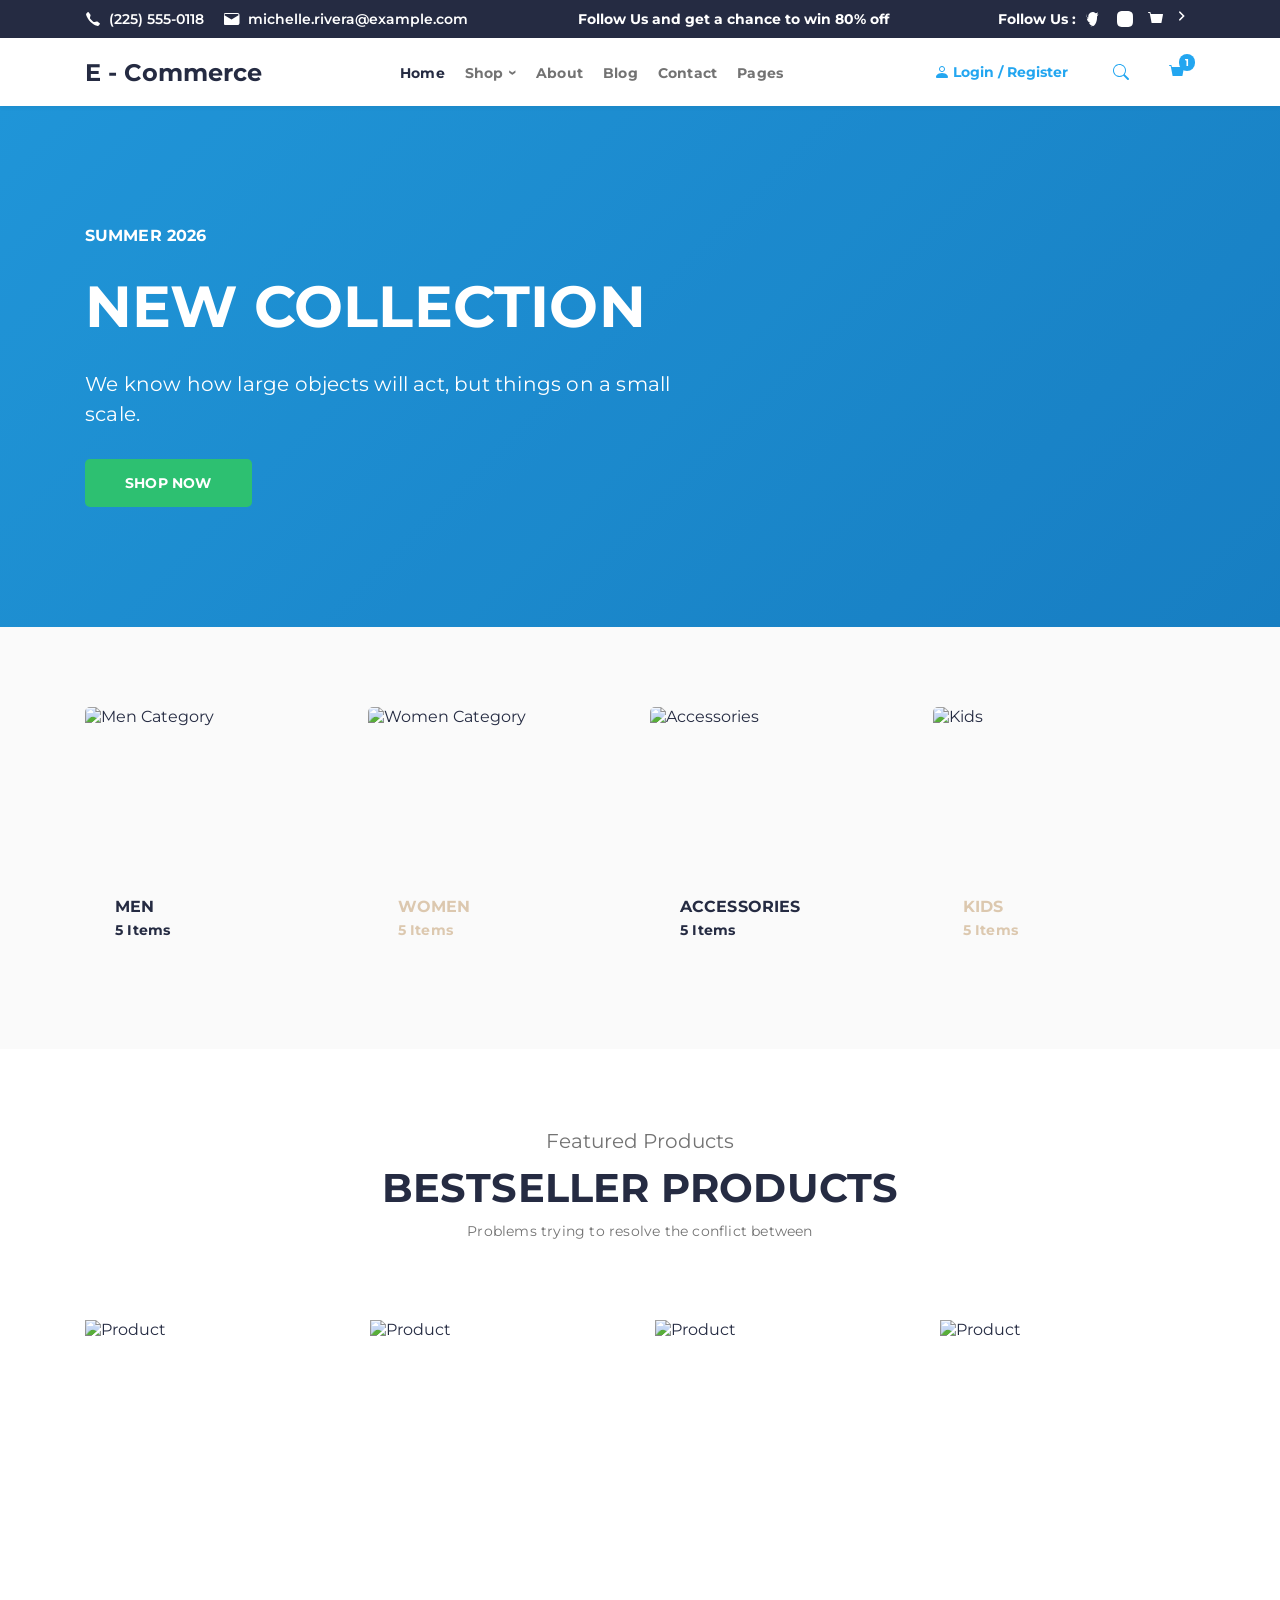
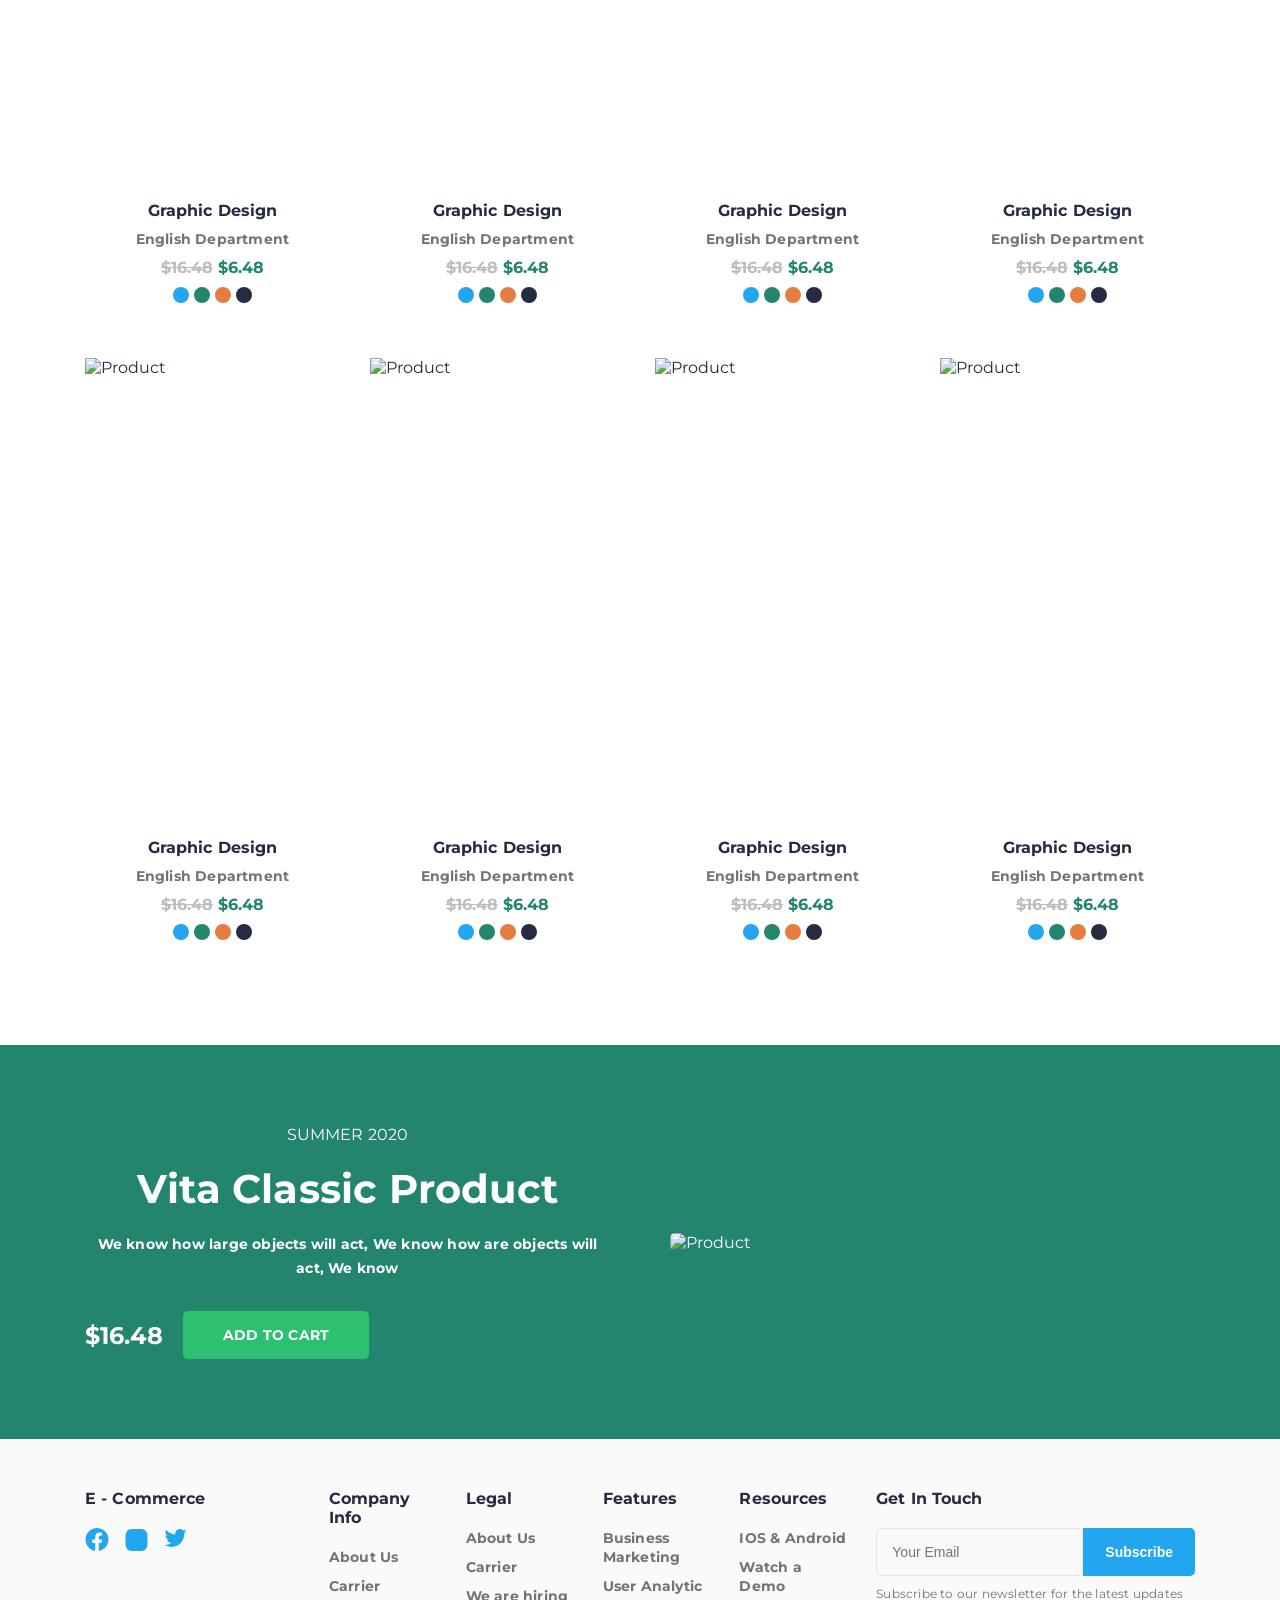
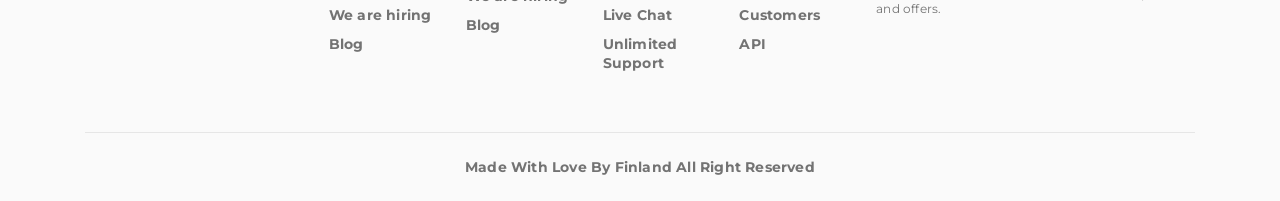
==== products.html @ 9dd6152d "Products Page" ====
<!DOCTYPE html>
<html lang="en">

<head>
    <meta charset="UTF-8">
    <meta name="viewport" content="width=device-width, initial-scale=1.0">
    <title>Products | E-Commerce Site</title>
    <link rel="stylesheet" href="./CSS/products.css">
    <link rel="preconnect" href="https://fonts.googleapis.com">
    <link rel="preconnect" href="https://fonts.gstatic.com" crossorigin>
    <link href="https://fonts.googleapis.com/css2?family=Montserrat:wght@400;500;600;700&display=swap" rel="stylesheet">
</head>

<body>
    <div class="top-bar">
        <div class="container">
            <div class="top-bar-content">
                <div class="contact-info">
                    <div class="contact-item">
                        <svg width="16" height="16" viewBox="0 0 16 16" fill="none">
                            <path
                                d="M3.65447 1.32829C3.59544 1.25236 3.52092 1.18985 3.43587 1.14492C3.35082 1.09999 3.25719 1.07368 3.16119 1.06772C3.06519 1.06176 2.96902 1.07629 2.87907 1.11036C2.78912 1.14442 2.70744 1.19724 2.63947 1.26529L1.60547 2.30029C1.12247 2.78429 0.944471 3.4693 1.15547 4.0703C2.03121 6.55788 3.45577 8.81639 5.32347 10.6783C7.1854 12.546 9.4439 13.9705 11.9315 14.8463C12.5325 15.0573 13.2175 14.8793 13.7015 14.3963L14.7355 13.3623C14.8035 13.2943 14.8563 13.2127 14.8904 13.1227C14.9245 13.0327 14.939 12.9366 14.933 12.8406C14.9271 12.7446 14.9008 12.6509 14.8558 12.5659C14.8109 12.4808 14.7484 12.4063 14.6725 12.3473L12.3655 10.5533C12.2843 10.4904 12.19 10.4467 12.0895 10.4256C11.989 10.4044 11.8851 10.4064 11.7855 10.4313L9.59547 10.9783C9.30315 11.0514 8.99689 11.0475 8.70652 10.967C8.41614 10.8866 8.15154 10.7324 7.93847 10.5193L5.48247 8.06229C5.26924 7.84933 5.1148 7.58478 5.03418 7.29439C4.95357 7.00401 4.94954 6.6977 5.02247 6.4053L5.57047 4.2153C5.59538 4.11569 5.59734 4.01173 5.57621 3.91126C5.55507 3.81079 5.51139 3.71642 5.44847 3.63529L3.65447 1.32829Z"
                                fill="white" />
                        </svg>
                        <span>(225) 555-0118</span>
                    </div>

                    <div class="contact-item">
                        <svg width="16" height="16" viewBox="0 0 16 16" fill="none">
                            <path
                                d="M-0.5 4C-0.5 3.46957 -0.289286 2.96086 0.0857865 2.58579C0.460859 2.21071 0.969567 2 1.5 2H13.5C14.0304 2 14.5391 2.21071 14.9142 2.58579C15.2893 2.96086 15.5 3.46957 15.5 4V12C15.5 12.5304 15.2893 13.0391 14.9142 13.4142C14.5391 13.7893 14.0304 14 13.5 14H1.5C0.969567 14 0.460859 13.7893 0.0857865 13.4142C-0.289286 13.0391 -0.5 12.5304 -0.5 12V4ZM1.5 3C1.23478 3 0.98043 3.10536 0.792893 3.29289C0.605357 3.48043 0.5 3.73478 0.5 4V4.217L7.5 8.417L14.5 4.217V4C14.5 3.73478 14.3946 3.48043 14.2071 3.29289C14.0196 3.10536 13.7652 3 13.5 3H1.5Z"
                                fill="white" />
                        </svg>
                        <span>michelle.rivera@example.com</span>
                    </div>
                </div>

                <div class="promo-text">
                    Follow Us and get a chance to win 80% off
                </div>

                <div class="social-follow">
                    <span>Follow Us :</span>
                    <div class="social-icons">
                        <a href="#">
                            <svg width="16" height="16" viewBox="0 0 16 16" fill="none">
                                <path
                                    d="M3.885 16C8.541 16 11.06 11.955 11.06 5.96C11.06 5.767 11.06 5.571 11.054 5.375C11.6306 4.73021 12.0937 3.93225 12.5 3.01825C11.9741 3.38494 11.3988 3.62662 10.8026 3.73544C11.3466 3.16728 11.7536 2.27332 11.8922 1.21973C11.2054 1.74879 10.4346 2.1202 9.6226 2.31767C9.04222 1.58805 8.2419 1.1047 7.3611 0.942483C6.4803 0.78027 5.5737 0.948249 4.6973 1.4204C3.8209 1.89255 3.1236 2.64252 2.7134 3.55415C2.3031 4.46577 2.2029 5.48818 2.4281 6.46299C0.833406 6.37237 0.177762 5.90289 0.174681 5.08501C0.171751 4.26713 0.257449 3.1191 0.823506 1.71539C0.447838 2.71653 0.272162 3.90075 0.532137 5.02758C0.792112 6.15442 1.46825 7.13938 2.42325 7.78245C1.90762 7.75797 1.40772 7.56447 0.88 7.21756V7.27987C0.881231 8.32863 1.24205 9.3448 1.90145 10.1566C2.56086 10.9684 3.4784 11.5261 4.499 11.7353C4.21161 11.8428 3.91144 11.8964 3.60963 11.8945C3.42635 11.8954 3.24365 11.869 2.96537 11.8156C3.25383 12.7184 3.8155 13.5078 4.57171 14.0731C5.32793 14.6384 6.24081 14.9514 7.1825 14.9682C5.68276 16.2334 3.70668 16.9196 1.6725 16.9163C1.31407 16.9178 0.855881 16.897 0.5 16.854C2.56458 18.1793 4.96228 18.8831 7.41075 18.8823Z"
                                    fill="white" />
                            </svg>
                        </a>
                        <a href="#">
                            <svg width="16" height="16" viewBox="0 0 16 16" fill="none">
                                <path
                                    d="M8 0C5.829 0 5.556 0.01 4.703 0.048C3.85 0.088 3.269 0.222 2.76 0.42C2.22609 0.621063 1.74249 0.93607 1.343 1.343C0.936076 1.74294 0.621107 2.22648 0.42 2.76C0.222 3.268 0.087 3.85 0.048 4.7C0.01 5.555 0 5.827 0 8C0 10.173 0.01 10.445 0.048 11.298C0.088 12.15 0.222 12.731 0.42 13.24C0.625 13.766 0.898 14.212 1.343 14.657C1.787 15.102 2.233 15.376 2.759 15.58C3.269 15.778 3.849 15.913 4.701 15.952C5.555 15.99 5.827 16 8 16C10.173 16 10.444 15.99 11.298 15.952C12.149 15.912 12.732 15.778 13.241 15.58C13.7746 15.3793 14.2578 15.0643 14.657 14.657C15.102 14.212 15.375 13.766 15.58 13.24C15.777 12.731 15.912 12.15 15.952 11.298C15.99 10.445 16 10.173 16 8C16 5.827 15.99 5.555 15.952 4.701C15.912 3.85 15.777 3.268 15.58 2.76C15.3789 2.22647 15.0639 1.74292 14.657 1.343C14.2576 0.93592 13.774 0.62089 13.24 0.42C12.73 0.222 12.148 0.087 11.297 0.048C10.443 0.01 10.172 0 7.998 0H8.001H8Z"
                                    fill="white" />
                            </svg>
                        </a>
                        <a href="#">
                            <svg width="16" height="16" viewBox="0 0 16 16" fill="none">
                                <path
                                    d="M0 1.5C0 1.36739 0.0526784 1.24021 0.146447 1.14645C0.240215 1.05268 0.367392 1 0.5 1H2C2.11153 1.00003 2.21985 1.03735 2.30773 1.10602C2.39561 1.1747 2.45801 1.27078 2.485 1.379L2.89 3H14.5C14.5734 3.00007 14.6459 3.0163 14.7124 3.04755C14.7788 3.0788 14.8375 3.12429 14.8844 3.1808C14.9313 3.23731 14.9651 3.30345 14.9835 3.37452C15.002 3.44558 15.0045 3.51984 14.991 3.592L13.491 11.592C13.4696 11.7066 13.4087 11.8101 13.3191 11.8846C13.2294 11.9591 13.1166 11.9999 13 12H4C3.88343 11.9999 3.77057 11.9591 3.68091 11.8846C3.59126 11.8101 3.53045 11.7066 3.509 11.592L2.01 3.607L1.61 2H0.5C0.367392 2 0.240215 1.94732 0.146447 1.85355C0.0526784 1.75979 0 1.63261 0 1.5Z"
                                    fill="white" />
                            </svg>
                        </a>
                        <a href="#">
                            <svg width="16" height="16" viewBox="0 0 16 16" fill="none">
                                <path d="M0 8.57143L3.57143 5L0 1.42857L0.714286 0L5.71429 5L0.714286 10L0 8.57143Z"
                                    fill="white" />
                            </svg>
                        </a>
                    </div>
                </div>
            </div>
        </div>
    </div>

    <nav class="main-nav">
        <div class="container">
            <div class="nav-content">
                <div class="brand">E - Commerce</div>

                <ul class="nav-menu">
                    <li><a href="#" class="active">Home</a></li>
                    <li class="dropdown"><a href="#">Shop <span class="arrow">›</span></a></li>
                    <li><a href="#">About</a></li>
                    <li><a href="#">Blog</a></li>
                    <li><a href="#">Contact</a></li>
                    <li><a href="#">Pages</a></li>
                </ul>

                <div class="nav-responsive">
                    <div class="nav-actions">
                        <a href="./index.html" class="login-link">
                            <svg width="12" height="12" viewBox="0 0 12 12" fill="none">
                                <path
                                    d="M6 6C6.79565 6 7.55871 5.68393 8.12132 5.12132C8.68393 4.55871 9 3.79565 9 3C9 2.20435 8.68393 1.44129 8.12132 0.87868C7.55871 0.316071 6.79565 0 6 0C5.20435 0 4.44129 0.316071 3.87868 0.87868C3.31607 1.44129 3 2.20435 3 3C3 3.79565 3.31607 4.55871 3.87868 5.12132C4.44129 5.68393 5.20435 6 6 6ZM8 3C8 3.53043 7.78929 4.03914 7.41421 4.41421C7.03914 4.78929 6.53043 5 6 5C5.46957 5 4.96086 4.78929 4.58579 4.41421C4.21071 4.03914 4 3.53043 4 3C4 2.46957 4.21071 1.96086 4.58579 1.58579C4.96086 1.21071 5.46957 1 6 1C6.53043 1 7.03914 1.21071 7.41421 1.58579C7.78929 1.96086 8 2.46957 8 3ZM12 11C12 12 11 12 11 12H1C1 12 0 12 0 11C0 10 1 7 6 7C11 7 12 10 12 11Z"
                                    fill="#23A6F0" />
                            </svg>
                            <span>Login / Register</span>
                        </a>
                        <a href="#" class="icon-link">
                            <svg width="16" height="16" viewBox="0 0 16 16" fill="none">
                                <path
                                    d="M11.7429 10.3441C12.7112 9.02279 13.1449 7.38459 12.9572 5.75725C12.7695 4.12991 11.9743 2.63344 10.7307 1.56723C9.48701 0.501022 7.88665 -0.0562959 6.24973 0.00677721C4.61282 0.0698504 3.06008 0.748663 1.90217 1.90741C0.744249 3.06615 0.0665484 4.61938 0.00464653 6.25633C-0.0572553 7.89329 0.501207 9.49326 1.56831 10.7361C2.6354 11.979 4.13244 12.7732 5.75992 12.9597C7.38739 13.1462 9.02528 12.7113 10.3459 11.7421H10.3449C10.3749 11.7821 10.4069 11.8201 10.4429 11.8571L14.2929 15.7071C14.4804 15.8947 14.7348 16.0002 15 16.0003C15.2653 16.0004 15.5198 15.8951 15.7074 15.7076C15.895 15.5201 16.0005 15.2657 16.0006 15.0005C16.0007 14.7352 15.8954 14.4807 15.7079 14.2931L11.8579 10.4431C11.8221 10.4069 11.7837 10.3735 11.7429 10.3431V10.3441ZM12.0009 6.5001C12.0009 7.22237 11.8586 7.93757 11.5822 8.60486C11.3058 9.27215 10.9007 9.87847 10.39 10.3892C9.87926 10.8999 9.27295 11.305 8.60566 11.5814C7.93837 11.8578 7.22317 12.0001 6.5009 12.0001C5.77863 12.0001 5.06343 11.8578 4.39614 11.5814C3.72885 11.305 3.12253 10.8999 2.61181 10.3892C2.10109 9.87847 1.69596 9.27215 1.41956 8.60486C1.14316 7.93757 1.0009 7.22237 1.0009 6.5001C1.0009 5.04141 1.58036 3.64246 2.61181 2.61101C3.64326 1.57956 5.04221 1.0001 6.5009 1.0001C7.95959 1.0001 9.35854 1.57956 10.39 2.61101C11.4214 3.64246 12.0009 5.04141 12.0009 6.5001V6.5001Z"
                                    fill="#23A6F0" />
                            </svg>
                        </a>
                        <a href="#" class="icon-link cart-link">
                            <svg width="16" height="16" viewBox="0 0 16 16" fill="none">
                                <path
                                    d="M0 1.5C0 1.36739 0.0526784 1.24021 0.146447 1.14645C0.240215 1.05268 0.367392 1 0.5 1H2C2.11153 1.00003 2.21985 1.03735 2.30773 1.10602C2.39561 1.1747 2.45801 1.27078 2.485 1.379L2.89 3H14.5C14.5734 3.00007 14.6459 3.0163 14.7124 3.04755C14.7788 3.0788 14.8375 3.12429 14.8844 3.1808C14.9313 3.23731 14.9651 3.30345 14.9835 3.37452C15.002 3.44558 15.0045 3.51984 14.991 3.592L13.491 11.592C13.4696 11.7066 13.4087 11.8101 13.3191 11.8846C13.2294 11.9591 13.1166 11.9999 13 12H4C3.88343 11.9999 3.77057 11.9591 3.68091 11.8846C3.59126 11.8101 3.53045 11.7066 3.509 11.592L2.01 3.607L1.61 2H0.5C0.367392 2 0.240215 1.94732 0.146447 1.85355C0.0526784 1.75979 0 1.63261 0 1.5Z"
                                    fill="#23A6F0" />
                            </svg>
                            <span class="cart-count">1</span>
                        </a>
                    </div>

                    <button class="mobile-menu-toggle">☰</button>
                </div>
            </div>
        </div>
    </nav>

    <section class="hero">
        <div class="hero-overlay"></div>
        <div class="container">
            <div class="hero-content">
                <h5 class="hero-subtitle">SUMMER 2026</h5>
                <h1 class="hero-title">NEW COLLECTION</h1>
                <p class="hero-description">We know how large objects will act, but things on a small scale.</p>
                <a href="#products" class="hero-btn">SHOP NOW</a>
            </div>
        </div>
    </section>

    <section class="categories" id="products">
        <div class="container">
            <div class="category-grid">
                <div class="category-card">
                    <img src="https://images.unsplash.com/photo-1490481651871-ab68de25d43d?w=600&h=600&fit=crop"
                        alt="Men Category">
                    <div class="category-overlay">
                        <h3>MEN</h3>
                        <p>5 Items</p>
                    </div>
                </div>

                <div class="category-card">
                    <img src="https://images.unsplash.com/photo-1483985988355-763728e1935b?w=400&h=400&fit=crop"
                        alt="Women Category">
                    <div class="category-overlay">
                        <h3>WOMEN</h3>
                        <p>5 Items</p>
                    </div>
                </div>

                <div class="category-card">
                    <img src="https://images.unsplash.com/photo-1491553895911-0055eca6402d?w=400&h=400&fit=crop"
                        alt="Accessories">
                    <div class="category-overlay">
                        <h3>ACCESSORIES</h3>
                        <p>5 Items</p>
                    </div>
                </div>

                <div class="category-card">
                    <img src="https://images.unsplash.com/photo-1460353581641-37baddab0fa2?w=400&h=400&fit=crop"
                        alt="Kids">
                    <div class="category-overlay">
                        <h3>KIDS</h3>
                        <p>5 Items</p>
                    </div>
                </div>
            </div>
        </div>
    </section>

    <section class="bestsellers">
        <div class="container">
            <div class="section-header">
                <h4>Featured Products</h4>
                <h2>BESTSELLER PRODUCTS</h2>
                <p>Problems trying to resolve the conflict between</p>
            </div>

            <div class="product-grid">
                <div class="product-card">
                    <div class="product-image">
                        <img src="https://images.unsplash.com/photo-1434389677669-e08b4cac3105?w=400&h=500&fit=crop"
                            alt="Product">
                    </div>

                    <div class="product-info">
                        <h5 class="product-title">Graphic Design</h5>
                        <p class="product-department">English Department</p>
                        <div class="product-price">
                            <span class="original-price">$16.48</span>
                            <span class="sale-price">$6.48</span>
                        </div>
                        <div class="product-colors">
                            <span class="color-dot" style="background: #23A6F0;"></span>
                            <span class="color-dot" style="background: #23856D;"></span>
                            <span class="color-dot" style="background: #E77C40;"></span>
                            <span class="color-dot" style="background: #252B42;"></span>
                        </div>
                    </div>
                </div>

                <div class="product-card">
                    <div class="product-image">
                        <img src="https://images.unsplash.com/photo-1483985988355-763728e1935b?w=400&h=500&fit=crop"
                            alt="Product">
                    </div>

                    <div class="product-info">
                        <h5 class="product-title">Graphic Design</h5>
                        <p class="product-department">English Department</p>
                        <div class="product-price">
                            <span class="original-price">$16.48</span>
                            <span class="sale-price">$6.48</span>
                        </div>
                        <div class="product-colors">
                            <span class="color-dot" style="background: #23A6F0;"></span>
                            <span class="color-dot" style="background: #23856D;"></span>
                            <span class="color-dot" style="background: #E77C40;"></span>
                            <span class="color-dot" style="background: #252B42;"></span>
                        </div>
                    </div>
                </div>

                <div class="product-card">
                    <div class="product-image">
                        <img src="https://images.unsplash.com/photo-1515886657613-9f3515b0c78f?w=400&h=500&fit=crop"
                            alt="Product">
                    </div>

                    <div class="product-info">
                        <h5 class="product-title">Graphic Design</h5>
                        <p class="product-department">English Department</p>
                        <div class="product-price">
                            <span class="original-price">$16.48</span>
                            <span class="sale-price">$6.48</span>
                        </div>
                        <div class="product-colors">
                            <span class="color-dot" style="background: #23A6F0;"></span>
                            <span class="color-dot" style="background: #23856D;"></span>
                            <span class="color-dot" style="background: #E77C40;"></span>
                            <span class="color-dot" style="background: #252B42;"></span>
                        </div>
                    </div>
                </div>

                <div class="product-card">
                    <div class="product-image">
                        <img src="https://images.unsplash.com/photo-1551028719-00167b16eac5?w=400&h=500&fit=crop"
                            alt="Product">
                    </div>

                    <div class="product-info">
                        <h5 class="product-title">Graphic Design</h5>
                        <p class="product-department">English Department</p>
                        <div class="product-price">
                            <span class="original-price">$16.48</span>
                            <span class="sale-price">$6.48</span>
                        </div>
                        <div class="product-colors">
                            <span class="color-dot" style="background: #23A6F0;"></span>
                            <span class="color-dot" style="background: #23856D;"></span>
                            <span class="color-dot" style="background: #E77C40;"></span>
                            <span class="color-dot" style="background: #252B42;"></span>
                        </div>
                    </div>
                </div>

                <div class="product-card">
                    <div class="product-image">
                        <img src="https://images.unsplash.com/photo-1560769629-975ec94e6a86?w=400&h=500&fit=crop"
                            alt="Product">
                    </div>

                    <div class="product-info">
                        <h5 class="product-title">Graphic Design</h5>
                        <p class="product-department">English Department</p>
                        <div class="product-price">
                            <span class="original-price">$16.48</span>
                            <span class="sale-price">$6.48</span>
                        </div>
                        <div class="product-colors">
                            <span class="color-dot" style="background: #23A6F0;"></span>
                            <span class="color-dot" style="background: #23856D;"></span>
                            <span class="color-dot" style="background: #E77C40;"></span>
                            <span class="color-dot" style="background: #252B42;"></span>
                        </div>
                    </div>
                </div>

                <div class="product-card">
                    <div class="product-image">
                        <img src="https://images.unsplash.com/photo-1572635196237-14b3f281503f?w=400&h=500&fit=crop"
                            alt="Product">
                    </div>

                    <div class="product-info">
                        <h5 class="product-title">Graphic Design</h5>
                        <p class="product-department">English Department</p>
                        <div class="product-price">
                            <span class="original-price">$16.48</span>
                            <span class="sale-price">$6.48</span>
                        </div>
                        <div class="product-colors">
                            <span class="color-dot" style="background: #23A6F0;"></span>
                            <span class="color-dot" style="background: #23856D;"></span>
                            <span class="color-dot" style="background: #E77C40;"></span>
                            <span class="color-dot" style="background: #252B42;"></span>
                        </div>
                    </div>
                </div>

                <div class="product-card">
                    <div class="product-image">
                        <img src="https://images.unsplash.com/photo-1520975954732-35dd22299614?w=400&h=500&fit=crop"
                            alt="Product">
                    </div>

                    <div class="product-info">
                        <h5 class="product-title">Graphic Design</h5>
                        <p class="product-department">English Department</p>
                        <div class="product-price">
                            <span class="original-price">$16.48</span>
                            <span class="sale-price">$6.48</span>
                        </div>
                        <div class="product-colors">
                            <span class="color-dot" style="background: #23A6F0;"></span>
                            <span class="color-dot" style="background: #23856D;"></span>
                            <span class="color-dot" style="background: #E77C40;"></span>
                            <span class="color-dot" style="background: #252B42;"></span>
                        </div>
                    </div>
                </div>

                <div class="product-card">
                    <div class="product-image">
                        <img src="https://images.unsplash.com/photo-1469334031218-e382a71b716b?w=400&h=500&fit=crop"
                            alt="Product">
                    </div>
                    <div class="product-info">
                        <h5 class="product-title">Graphic Design</h5>
                        <p class="product-department">English Department</p>
                        <div class="product-price">
                            <span class="original-price">$16.48</span>
                            <span class="sale-price">$6.48</span>
                        </div>
                        <div class="product-colors">
                            <span class="color-dot" style="background: #23A6F0;"></span>
                            <span class="color-dot" style="background: #23856D;"></span>
                            <span class="color-dot" style="background: #E77C40;"></span>
                            <span class="color-dot" style="background: #252B42;"></span>
                        </div>
                    </div>
                </div>
            </div>
        </div>
    </section>

    <section class="promo-banner" id="promo">
        <div class="container">
            <div class="promo-content">
                <div class="promo-text">
                    <h5>SUMMER 2020</h5>
                    <h2>Vita Classic Product</h2>
                    <p>We know how large objects will act, We know how are objects will act, We know</p>
                    <div class="promo-price">
                        <span class="price-tag">$16.48</span>
                        <a href="#promo" class="add-to-cart-btn">ADD TO CART</a>
                    </div>
                </div>

                <div class="promo-image">
                    <img src="https://images.unsplash.com/photo-1564584217132-2271feaeb3c5?w=600&h=700&fit=crop"
                        alt="Product">
                </div>
            </div>
        </div>
    </section>

    <footer class="footer" id="footer">
        <div class="container">
            <div class="footer-content">
                <div class="footer-col">
                    <h3 class="brand">E - Commerce</h3>
                    <div class="social-icons">
                        <a href="#footer">
                            <svg width="24" height="24" viewBox="0 0 24 24" fill="#23A6F0">
                                <path
                                    d="M23.5 11.5704C23.5 5.1801 18.3515 0 12.0014 0C5.64848 0.00143732 0.5 5.1801 0.5 11.5719C0.5 17.3456 4.7056 22.1319 10.2019 23V14.9151H7.28415V11.5719H10.2048V9.02062C10.2048 6.12155 11.9224 4.52037 14.5484 4.52037C15.8075 4.52037 17.1226 4.74603 17.1226 4.74603V7.59193H15.6724C14.2451 7.59193 13.7995 8.4845 13.7995 9.40008V11.5704H16.9875L16.4787 14.9136H13.7981V22.9986C19.2944 22.1304 23.5 17.3441 23.5 11.5704Z" />
                            </svg>
                        </a>
                        <a href="#footer">
                            <svg width="24" height="24" viewBox="0 0 24 24" fill="#23A6F0">
                                <path
                                    d="M12.5 1C9.51487 1 9.1395 1.01375 7.96663 1.066C6.79375 1.121 5.99487 1.30525 5.295 1.5775C4.56088 1.85363 3.89593 2.28676 3.34663 2.84663C2.7871 3.39621 2.35402 4.06108 2.0775 4.795C1.80525 5.4935 1.61963 6.29375 1.566 7.4625C1.51375 8.63812 1.5 9.01213 1.5 12.0014C1.5 14.9879 1.51375 15.3619 1.566 16.5348C1.621 17.7063 1.80525 18.5051 2.0775 19.205C2.35937 19.9282 2.73475 20.5415 3.34663 21.1534C3.95713 21.7652 4.57038 22.142 5.29363 22.4225C5.99488 22.6947 6.79238 22.8804 7.96388 22.934C9.13813 22.9862 9.51212 23 12.5 23C15.4879 23 15.8605 22.9862 17.0348 22.934C18.2049 22.879 19.0065 22.6947 19.7064 22.4225C20.44 22.1462 21.1045 21.7131 21.6534 21.1534C22.2652 20.5415 22.6406 19.9282 22.9225 19.205C23.1934 18.5051 23.379 17.7063 23.434 16.5348C23.4862 15.3619 23.5 14.9879 23.5 12C23.5 9.01212 23.4862 8.63813 23.434 7.46388C23.379 6.29375 23.1934 5.4935 22.9225 4.795C22.646 4.06106 22.2129 3.39618 21.6534 2.84663C21.1042 2.28655 20.4392 1.85339 19.705 1.5775C19.0037 1.30525 18.2035 1.11963 17.0334 1.066C15.8591 1.01375 15.4865 1 12.4973 1H12.5014H12.5Z" />
                            </svg>
                        </a>
                        <a href="#footer">
                            <svg width="24" height="24" viewBox="0 0 24 24" fill="#23A6F0">
                                <path
                                    d="M8.41075 18.8823C16.713 18.8823 21.2546 11.9555 21.2546 5.95901C21.2546 5.76518 21.2546 5.56857 21.2464 5.37474C22.1306 4.73021 22.8937 3.93225 23.5 3.01825C22.6741 3.38494 21.7988 3.62662 20.9026 3.73544C21.8466 3.16728 22.5536 2.27332 22.8922 1.21973C22.0054 1.74879 21.0346 2.1202 20.0226 2.31767C19.3422 1.58805 18.4419 1.1047 17.4611 0.942483C16.4803 0.78027 15.4737 0.948249 14.5973 1.4204C13.7209 1.89255 13.0236 2.64252 12.6134 3.55415C12.2031 4.46577 12.1029 5.48818 12.3281 6.46299C10.5334 6.37237 8.77762 5.90289 7.17468 5.08501C5.57175 4.26713 4.15744 3.1191 3.0235 1.71539C2.44784 2.71653 2.27216 3.90075 2.53214 5.02758C2.79211 6.15442 3.46825 7.13938 4.42325 7.78245C3.70762 7.75797 3.00772 7.56447 2.38 7.21756V7.27987C2.38123 8.32863 2.74205 9.3448 3.40145 10.1566C4.06086 10.9684 4.9784 11.5261 5.999 11.7353C5.61161 11.8428 5.21144 11.8964 4.80963 11.8945C4.52635 11.8954 4.24365 11.869 3.96537 11.8156C4.25383 12.7184 4.8155 13.5078 5.57171 14.0731C6.32793 14.6384 7.24081 14.9514 8.1825 14.9682C6.58276 16.2334 4.60668 16.9196 2.5725 16.9163C2.21407 16.9178 1.85588 16.897 1.5 16.854C3.56458 18.1793 5.96228 18.8831 8.41075 18.8823Z" />
                            </svg>
                        </a>
                    </div>
                </div>

                <div class="footer-col">
                    <h5>Company Info</h5>
                    <ul>
                        <li><a href="#footer">About Us</a></li>
                        <li><a href="#footer">Carrier</a></li>
                        <li><a href="#footer">We are hiring</a></li>
                        <li><a href="#footer">Blog</a></li>
                    </ul>
                </div>

                <div class="footer-col">
                    <h5>Legal</h5>
                    <ul>
                        <li><a href="#footer">About Us</a></li>
                        <li><a href="#footer">Carrier</a></li>
                        <li><a href="#footer">We are hiring</a></li>
                        <li><a href="#footer">Blog</a></li>
                    </ul>
                </div>

                <div class="footer-col">
                    <h5>Features</h5>
                    <ul>
                        <li><a href="#footer">Business Marketing</a></li>
                        <li><a href="#footer">User Analytic</a></li>
                        <li><a href="#footer">Live Chat</a></li>
                        <li><a href="#footer">Unlimited Support</a></li>
                    </ul>
                </div>

                <div class="footer-col">
                    <h5>Resources</h5>
                    <ul>
                        <li><a href="#footer">IOS & Android</a></li>
                        <li><a href="#footer">Watch a Demo</a></li>
                        <li><a href="#footer">Customers</a></li>
                        <li><a href="#footer">API</a></li>
                    </ul>
                </div>

                <div class="footer-col subscribe-col">
                    <h5>Get In Touch</h5>
                    <form class="subscribe-form">
                        <input type="email" placeholder="Your Email">
                        <button type="submit">Subscribe</button>
                    </form>
                    <p class="subscribe-note">Subscribe to our newsletter for the latest updates and offers.</p>
                </div>
            </div>

            <div class="footer-bottom">
                <p>Made With Love By Finland All Right Reserved</p>
            </div>
        </div>
    </footer>

    <script src="products-script.js"></script>
</body>

</html>
---- CSS/products.css ----
* {
  margin: 0;
  padding: 0;
  box-sizing: border-box;
}

html {
  scroll-behavior: smooth;
}

body {
  font-family: "Montserrat", sans-serif;
  color: #252b42;
  width: 100%;
  overflow-x: hidden;
}

.container {
  max-width: 1140px;
  margin: 0 auto;
  padding: 0 15px;
}

a {
  text-decoration: none;
  color: inherit;
}

.top-bar {
  background: #252b42;
  color: white;
  font-size: 14px;
  padding: 10px 0;
}

.top-bar-content {
  display: flex;
  justify-content: space-between;
  align-items: center;
  flex-wrap: wrap;
  gap: 15px;
}

.contact-info {
  display: flex;
  gap: 20px;
  flex-wrap: wrap;
}

.contact-item {
  display: flex;
  align-items: center;
  gap: 8px;
  font-weight: 600;
}

.contact-item svg {
  flex-shrink: 0;
}

.promo-text {
  font-weight: 700;
  flex: 1;
  text-align: center;
  min-width: 200px;
}

.social-follow {
  display: flex;
  align-items: center;
  gap: 10px;
  font-weight: 700;
}

.social-icons {
  display: flex;
  gap: 15px;
}

.social-icons a {
  display: flex;
  align-items: center;
  justify-content: center;
  transition: opacity 0.3s;
}

.social-icons a:hover {
  opacity: 0.7;
}

.main-nav {
  background: white;
  box-shadow: 0 2px 4px rgba(0, 0, 0, 0.05);
  position: sticky;
  top: 0;
  z-index: 1000;
}

.nav-content {
  display: flex;
  justify-content: space-between;
  align-items: center;
  padding: 15px 0;
}

.brand {
  font-size: 24px;
  font-weight: 700;
  color: #252b42;
  letter-spacing: 0.1px;
}

.nav-menu {
  display: flex;
  list-style: none;
  gap: 20px;
  margin: 0;
}

.nav-menu a {
  font-weight: 700;
  font-size: 14px;
  color: #737373;
  transition: color 0.3s;
  letter-spacing: 0.2px;
}

.nav-menu a.active,
.nav-menu a:hover {
  color: #252b42;
}

.dropdown {
  position: relative;
}

.dropdown .arrow {
  display: inline-block;
  margin-left: 3px;
  transform: rotate(90deg);
  font-size: 16px;
}

.nav-actions {
  display: flex;
  align-items: center;
  gap: 20px;
}

.login-link {
  display: flex;
  align-items: center;
  gap: 5px;
  color: #23a6f0;
  font-weight: 700;
  font-size: 14px;
  padding: 10px 15px;
}

.login-link:hover {
  opacity: 0.8;
}

.icon-link {
  display: flex;
  align-items: center;
  justify-content: center;
  color: #23a6f0;
  padding: 10px;
  border-radius: 50%;
  transition: background 0.3s;
}

.icon-link:hover {
  background: rgba(35, 166, 240, 0.1);
}

.cart-link {
  position: relative;
}

.cart-count {
  position: absolute;
  top: 0px;
  right: 0px;
  background: #23a6f0;
  color: white;
  font-size: 10px;
  font-weight: 700;
  padding: 2px 5px;
  border-radius: 10px;
  min-width: 16px;
  text-align: center;
}

.mobile-menu-toggle {
  display: none;
  background: none;
  border: none;
  font-size: 24px;
  cursor: pointer;
  color: #252b42;
}

.hero {
  position: relative;
  background: linear-gradient(135deg, #23a6f0 0%, #1a8cd8 100%);
  color: white;
  padding: 120px 0;
  overflow: hidden;
}

.hero::before {
  content: "";
  position: absolute;
  top: 0;
  left: 0;
  right: 0;
  bottom: 0;
  background: url("https://images.unsplash.com/photo-1483985988355-763728e1935b?w=1600&h=800&fit=crop")
    center/cover;
  opacity: 0.8;
}

.hero-overlay {
  position: absolute;
  top: 0;
  left: 0;
  right: 0;
  bottom: 0;
  background: rgba(0, 0, 0, 0.1);
}

.hero-content {
  position: relative;
  z-index: 1;
  max-width: 600px;
}

.hero-subtitle {
  font-size: 16px;
  font-weight: 700;
  letter-spacing: 0.1px;
  margin-bottom: 30px;
}

.hero-title {
  font-size: 58px;
  font-weight: 700;
  line-height: 1.1;
  letter-spacing: 0.2px;
  margin-bottom: 30px;
}

.hero-description {
  font-size: 20px;
  line-height: 1.5;
  margin-bottom: 30px;
  letter-spacing: 0.2px;
}

.hero-btn {
  display: inline-block;
  background: #2dc071;
  color: white;
  padding: 15px 40px;
  border-radius: 5px;
  font-weight: 700;
  font-size: 14px;
  letter-spacing: 0.2px;
  transition: all 0.3s;
}

.hero-btn:hover,
.add-to-cart-btn:hover {
  background: #26a862;
  transform: translateY(-2px);
  box-shadow: 0 5px 15px rgba(45, 192, 113, 0.3);
}

.hero-btn,
.add-to-cart-btn {
  transition: 0.1s ease;
}

.hero-btn:active,
.add-to-cart-btn:active {
  transform: scale(0.95);
}

.categories {
  padding: 80px 0;
  background: #fafafa;
}

.category-grid {
  display: grid;
  grid-template-columns: repeat(auto-fit, minmax(250px, 1fr));
  gap: 20px;
}

.category-card {
  position: relative;
  overflow: hidden;
  border-radius: 5px;
  cursor: pointer;
  aspect-ratio: 1;
}

.category-card img {
  width: 100%;
  height: 100%;
  object-fit: cover;
  transition: transform 0.3s;
}

.category-card:hover img {
  transform: scale(1.1);
}

.category-overlay {
  position: absolute;
  bottom: 30px;
  left: 30px;
  color: #252b42;
  z-index: 1;
}

.category-overlay h3 {
  font-size: 16px;
  font-weight: 700;
  letter-spacing: 0.1px;
  margin-bottom: 5px;
}

.category-overlay p {
  font-size: 14px;
  font-weight: 700;
  letter-spacing: 0.2px;
}

.category-grid > :nth-child(even) div {
  color: #dcc8af;
}

.bestsellers {
  padding: 80px 0;
}

.section-header {
  text-align: center;
  margin-bottom: 80px;
}

.section-header h4 {
  color: #737373;
  font-size: 20px;
  font-weight: 400;
  margin-bottom: 10px;
}

.section-header h2 {
  font-size: 40px;
  font-weight: 700;
  color: #252b42;
  letter-spacing: 0.2px;
  margin-bottom: 10px;
}

.section-header p {
  color: #737373;
  font-size: 14px;
  letter-spacing: 0.2px;
}

.product-grid {
  display: grid;
  grid-template-columns: repeat(auto-fill, minmax(240px, 1fr));
  gap: 30px;
}

.product-card {
  background: white;
  overflow: hidden;
  transition:
    transform 0.3s,
    box-shadow 0.3s;
}

.product-card:hover {
  transform: translateY(-5px);
  box-shadow: 0 10px 30px rgba(0, 0, 0, 0.1);
}

.product-image {
  position: relative;
  overflow: hidden;
  aspect-ratio: 239/427;
}

.product-image img {
  width: 100%;
  height: 100%;
  object-fit: cover;
  transition: transform 0.3s;
}

.product-card:hover .product-image img {
  transform: scale(1.05);
}

.product-info {
  padding: 25px;
  text-align: center;
}

.product-title {
  font-size: 16px;
  font-weight: 700;
  color: #252b42;
  letter-spacing: 0.1px;
  margin-bottom: 10px;
}

.product-department {
  font-size: 14px;
  font-weight: 700;
  color: #737373;
  letter-spacing: 0.2px;
  margin-bottom: 10px;
}

.product-price {
  display: flex;
  gap: 5px;
  justify-content: center;
  align-items: center;
  margin-bottom: 10px;
}

.original-price {
  font-size: 16px;
  font-weight: 700;
  color: #bdbdbd;
  text-decoration: line-through;
}

.sale-price {
  font-size: 16px;
  font-weight: 700;
  color: #23856d;
}

.product-colors {
  display: flex;
  gap: 5px;
  justify-content: center;
}

.color-dot {
  width: 16px;
  height: 16px;
  border-radius: 50%;
  cursor: pointer;
  transition: transform 0.2s;
}

.color-dot:hover {
  transform: scale(1.2);
}

.promo-banner {
  background: #23856d;
  color: white;
  padding: 80px 0;
  overflow: hidden;
}

.promo-content {
  display: grid;
  grid-template-columns: 1fr 1fr;
  gap: 60px;
  align-items: center;
}

.promo-text h5 {
  font-size: 16px;
  font-weight: 400;
  letter-spacing: 0.1px;
  margin-bottom: 20px;
}

.promo-text h2 {
  font-size: 40px;
  font-weight: 700;
  letter-spacing: 0.2px;
  margin-bottom: 20px;
}

.promo-text p {
  font-size: 14px;
  line-height: 1.7;
  margin-bottom: 30px;
  letter-spacing: 0.2px;
}

.promo-price {
  display: flex;
  gap: 20px;
  align-items: center;
}

.price-tag {
  font-size: 24px;
  font-weight: 700;
}

.add-to-cart-btn {
  background: #2dc071;
  color: white;
  padding: 15px 40px;
  border-radius: 5px;
  font-weight: 700;
  font-size: 14px;
  letter-spacing: 0.2px;
  transition: all 0.3s;
  display: inline-block;
}

.promo-image {
  position: relative;
}

.promo-image img {
  width: 100%;
  height: auto;
  border-radius: 5px;
}

.footer {
  background: #fafafa;
  padding-top: 50px;
}

.footer-content {
  display: grid;
  grid-template-columns: 2fr repeat(5, 1fr);
  gap: 30px;
  padding-bottom: 50px;
  border-bottom: 1px solid #e6e6e6;
}

.footer-col h3,
.footer-col h5 {
  color: #252b42;
  font-size: 16px;
  font-weight: 700;
  margin-bottom: 20px;
  letter-spacing: 0.1px;
}

.footer-col ul {
  list-style: none;
}

.footer-col ul li {
  margin-bottom: 10px;
}

.footer-col ul li a {
  color: #737373;
  font-size: 14px;
  font-weight: 700;
  letter-spacing: 0.2px;
  transition: color 0.3s;
}

.footer-col ul li a:hover {
  color: #23a6f0;
}

.subscribe-form {
  display: flex;
  margin-bottom: 10px;
}

.subscribe-form input {
  flex: 1;
  padding: 15px;
  border: 1px solid #e6e6e6;
  border-radius: 5px 0 0 5px;
  font-size: 14px;
  background: #f9f9f9;
}

.subscribe-form button {
  background: #23a6f0;
  color: white;
  border: none;
  padding: 15px 22px;
  border-radius: 0 5px 5px 0;
  font-weight: 700;
  font-size: 14px;
  cursor: pointer;
  transition: background 0.3s;
}

.subscribe-form button:hover {
  background: #1a8cd8;
}

.subscribe-note {
  font-size: 12px;
  color: #737373;
  letter-spacing: 0.2px;
}

.footer-bottom {
  padding: 25px 0;
  text-align: center;
}

.footer-bottom p {
  color: #737373;
  font-size: 14px;
  font-weight: 700;
  letter-spacing: 0.2px;
}

@media (min-width: 1441px) {
  .container {
    padding: 0;
  }

  .promo-price {
    justify-content: center;
  }

  .footer-content {
    grid-template-columns: repeat(3, 1fr);
  }
}

@media (max-width: 880px) {
  .top-bar-content {
    flex-direction: column;
  }

  .nav-menu {
    display: none;
  }

  .nav-responsive {
    display: flex;
    gap: 25px;
  }

  .mobile-menu-toggle {
    display: block;
  }

  .hero {
    padding: 80px 0;
  }

  .hero-title {
    font-size: 36px;
  }

  .hero-description {
    font-size: 16px;
  }

  .category-grid {
    grid-template-columns: repeat(auto-fit, minmax(250px, 1fr));
    gap: 20px;
  }

  .product-grid {
    grid-template-columns: repeat(auto-fill, minmax(200px, 1fr));
    gap: 20px;
  }

  .section-header h2 {
    font-size: 32px;
  }

  .promo-content {
    gap: 0;
  }

  .promo-banner {
    padding: 40px 0;
  }

  .promo-text h2 {
    font-size: 32px;
  }

  .promo-price {
    justify-content: center;
  }

  .promo-image img {
    width: 70%;
  }

  .promo-image {
    display: flex;
    justify-content: center;
  }

  .footer-content {
    grid-template-columns: 1fr 1fr;
    justify-items: center;
  }
}

@media (max-width: 480px) {
  html {
    width: 100%;
    overflow-x: hidden;
  }

  .hero-title {
    font-size: 28px;
  }

  .hero-subtitle,
  .hero-description {
    font-size: 14px;
  }

  .product-grid {
    grid-template-columns: 1fr;
  }

  .section-header h2 {
    font-size: 24px;
  }

  .promo-text h2 {
    font-size: 24px;
  }

  .promo-price {
    flex-direction: column;
    align-items: center;
  }

  .footer-content {
    grid-template-columns: 1fr 1fr;
    gap: 10px;
  }

  .nav-responsive {
    display: flex;
  }

  .nav-menu {
    display: none;
  }

  .brand {
    font-size: 16px;
  }

  .nav-actions {
    gap: 0;
  }

  .container {
    max-width: 480px;
    padding: 10px;
  }

  .category-grid {
    grid-template-columns: repeat(auto-fit, minmax(250px, 1fr));
    justify-items: center;
  }

  .login-link {
    padding-left: 0;
    padding-right: 0;
    justify-content: center;
  }

  .hero-content {
    display: flex;
    flex-direction: column;
    align-items: center;
  }

  .hero-content p {
    text-align: center;
  }

  .promo-content {
    grid-template-columns: 1fr;
    gap: 40px;
  }

  .footer-content {
    grid-template-columns: 1fr;
    gap: 20px;
  }

  .top-bar-content, .contact-info {
    flex-direction: column;
    align-items: center;
  }
}
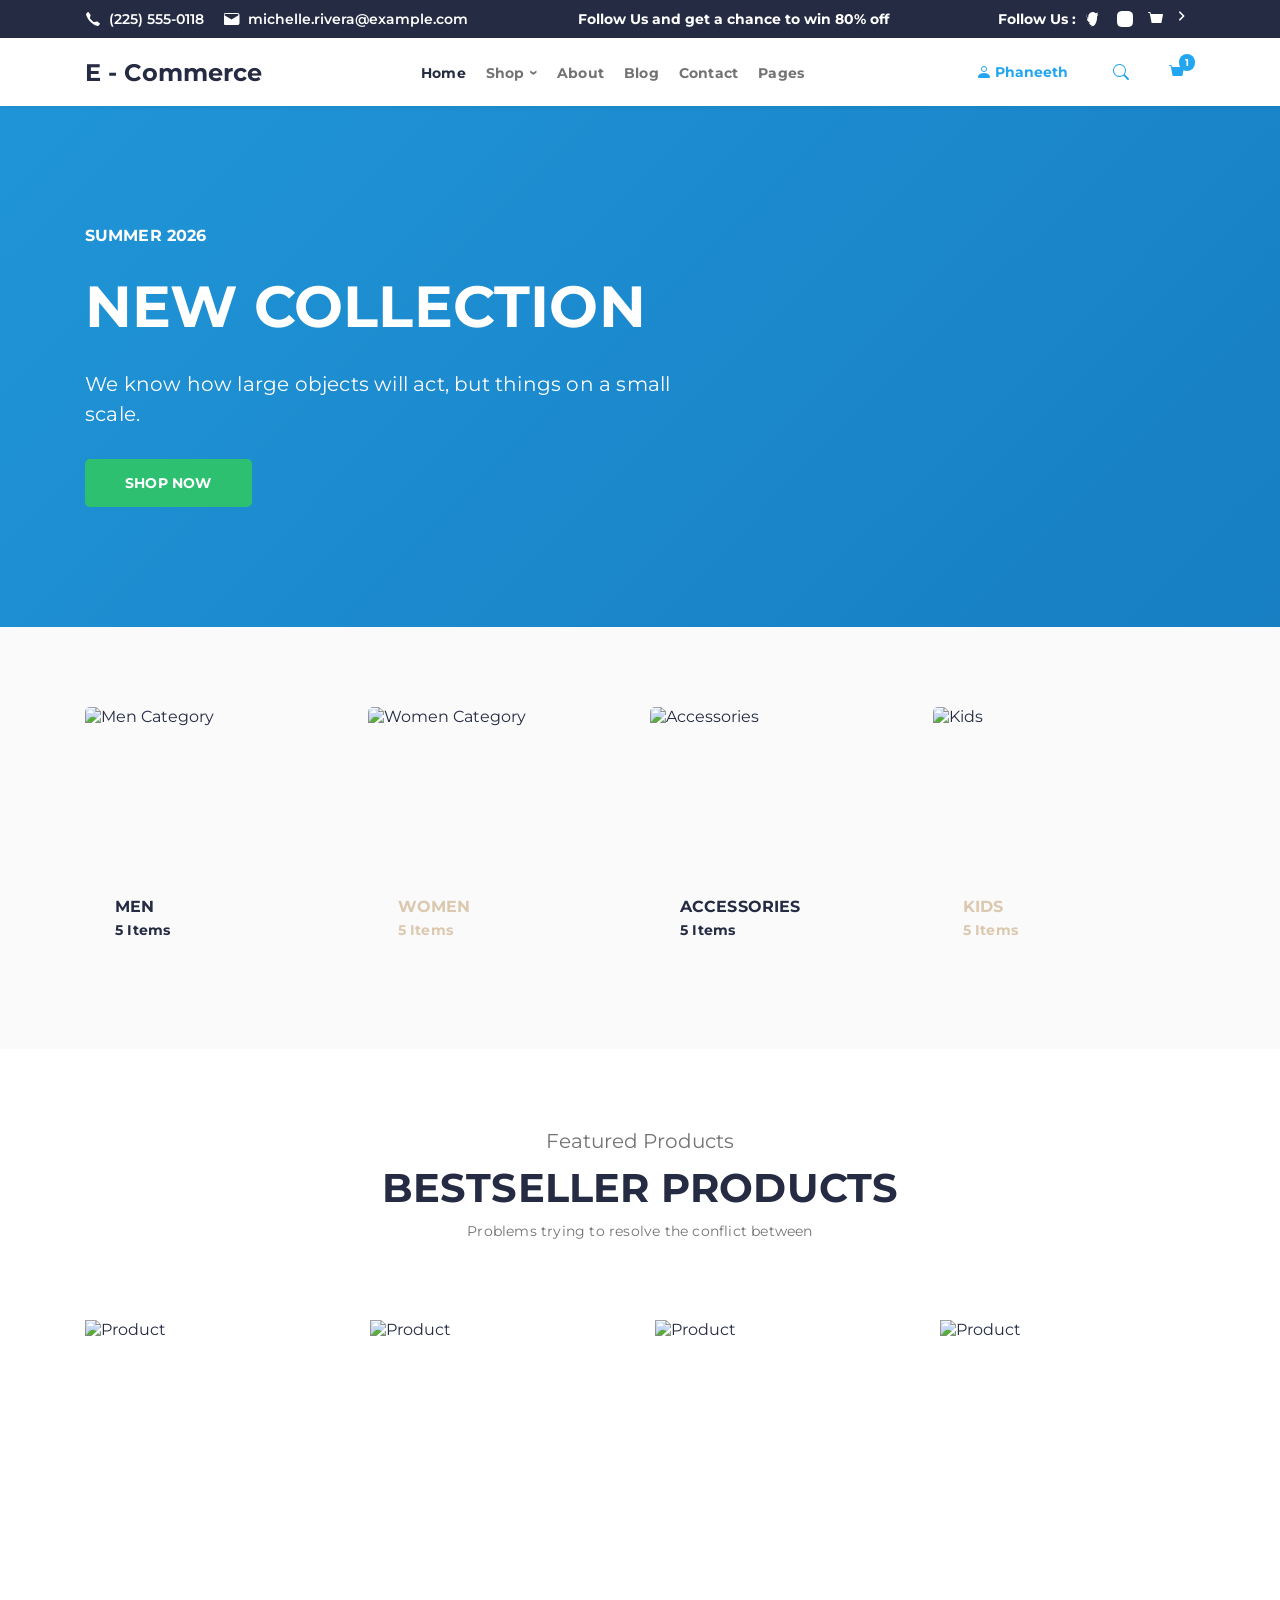
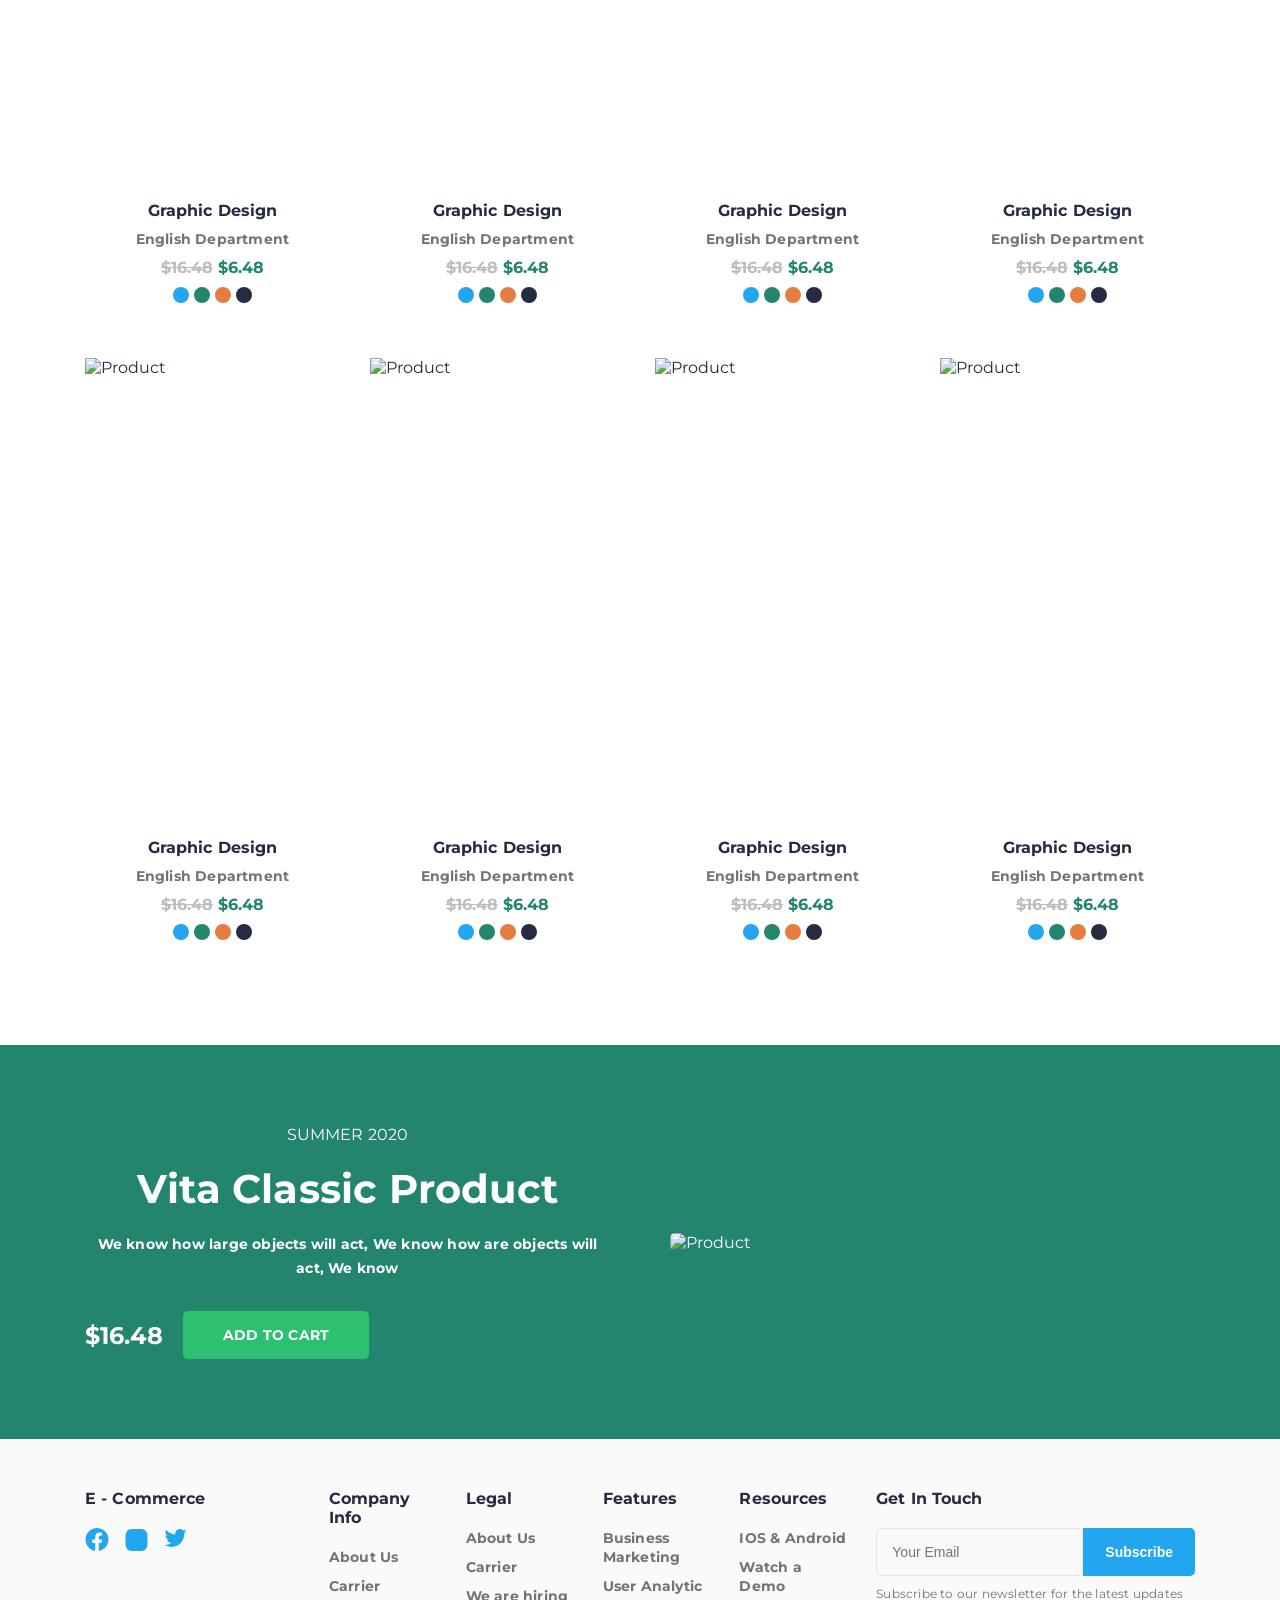
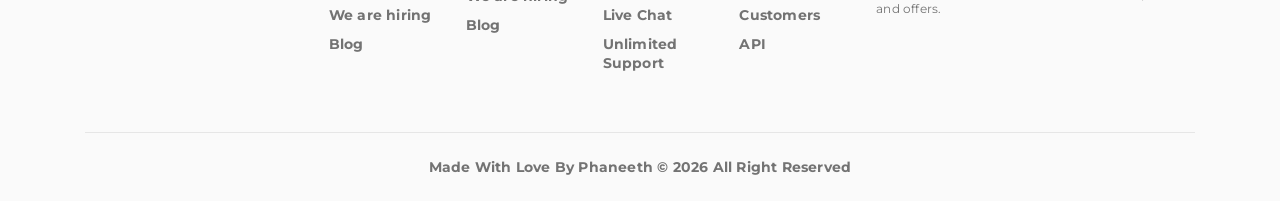
==== commit 1f48021d: "Basic Authentication using Local Storage" ====
--- a/products.html
+++ b/products.html
@@ -9,6 +9,16 @@
     <link rel="preconnect" href="https://fonts.googleapis.com">
     <link rel="preconnect" href="https://fonts.gstatic.com" crossorigin>
     <link href="https://fonts.googleapis.com/css2?family=Montserrat:wght@400;500;600;700&display=swap" rel="stylesheet">
+    <!-- <script>
+        const user = JSON.parse(sessionStorage.getItem("loggedInUser"));
+        if (!user) {
+            alert("Please log in to view products.");
+            window.location.href = "index.html";
+        }
+        else {
+            document.getElementById("user").textContent = user.email.split("@")[0];
+        }
+    </script> -->
 </head>
 
 <body>
@@ -91,13 +101,13 @@
 
                 <div class="nav-responsive">
                     <div class="nav-actions">
-                        <a href="./index.html" class="login-link">
+                        <a href="#" class="login-link">
                             <svg width="12" height="12" viewBox="0 0 12 12" fill="none">
                                 <path
                                     d="M6 6C6.79565 6 7.55871 5.68393 8.12132 5.12132C8.68393 4.55871 9 3.79565 9 3C9 2.20435 8.68393 1.44129 8.12132 0.87868C7.55871 0.316071 6.79565 0 6 0C5.20435 0 4.44129 0.316071 3.87868 0.87868C3.31607 1.44129 3 2.20435 3 3C3 3.79565 3.31607 4.55871 3.87868 5.12132C4.44129 5.68393 5.20435 6 6 6ZM8 3C8 3.53043 7.78929 4.03914 7.41421 4.41421C7.03914 4.78929 6.53043 5 6 5C5.46957 5 4.96086 4.78929 4.58579 4.41421C4.21071 4.03914 4 3.53043 4 3C4 2.46957 4.21071 1.96086 4.58579 1.58579C4.96086 1.21071 5.46957 1 6 1C6.53043 1 7.03914 1.21071 7.41421 1.58579C7.78929 1.96086 8 2.46957 8 3ZM12 11C12 12 11 12 11 12H1C1 12 0 12 0 11C0 10 1 7 6 7C11 7 12 10 12 11Z"
                                     fill="#23A6F0" />
                             </svg>
-                            <span>Login / Register</span>
+                            <span id="user" onclick="">Phaneeth</span> <!-- Log Out functionality can be added here -->
                         </a>
                         <a href="#" class="icon-link">
                             <svg width="16" height="16" viewBox="0 0 16 16" fill="none">
@@ -462,12 +472,12 @@
             </div>
 
             <div class="footer-bottom">
-                <p>Made With Love By Finland All Right Reserved</p>
+                <p>Made With Love By Phaneeth &copy; 2026 All Right Reserved</p>
             </div>
         </div>
     </footer>
 
-    <script src="products-script.js"></script>
+    <script src="./JS/products.js"></script>
 </body>
 
 </html>
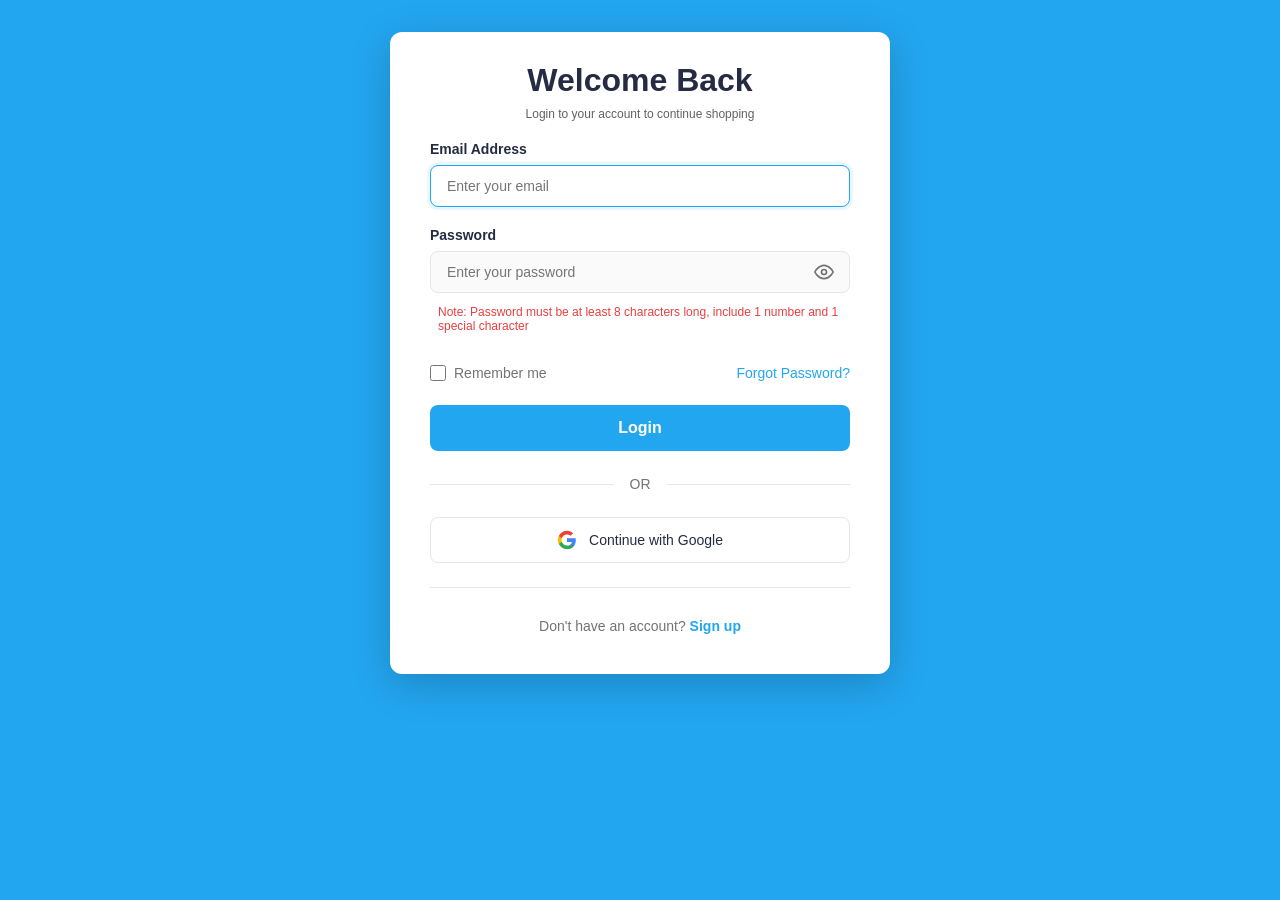
==== commit 3dd031c2: "products page script uncommented" ====
--- a/products.html
+++ b/products.html
@@ -9,7 +9,7 @@
     <link rel="preconnect" href="https://fonts.googleapis.com">
     <link rel="preconnect" href="https://fonts.gstatic.com" crossorigin>
     <link href="https://fonts.googleapis.com/css2?family=Montserrat:wght@400;500;600;700&display=swap" rel="stylesheet">
-    <!-- <script>
+    <script>
         const user = JSON.parse(sessionStorage.getItem("loggedInUser"));
         if (!user) {
             alert("Please log in to view products.");
@@ -18,7 +18,7 @@
         else {
             document.getElementById("user").textContent = user.email.split("@")[0];
         }
-    </script> -->
+    </script>
 </head>
 
 <body>
--- a/CSS/products.css
+++ b/CSS/products.css
@@ -805,7 +805,8 @@
     gap: 20px;
   }
 
-  .top-bar-content, .contact-info {
+  .top-bar-content,
+  .contact-info {
     flex-direction: column;
     align-items: center;
   }
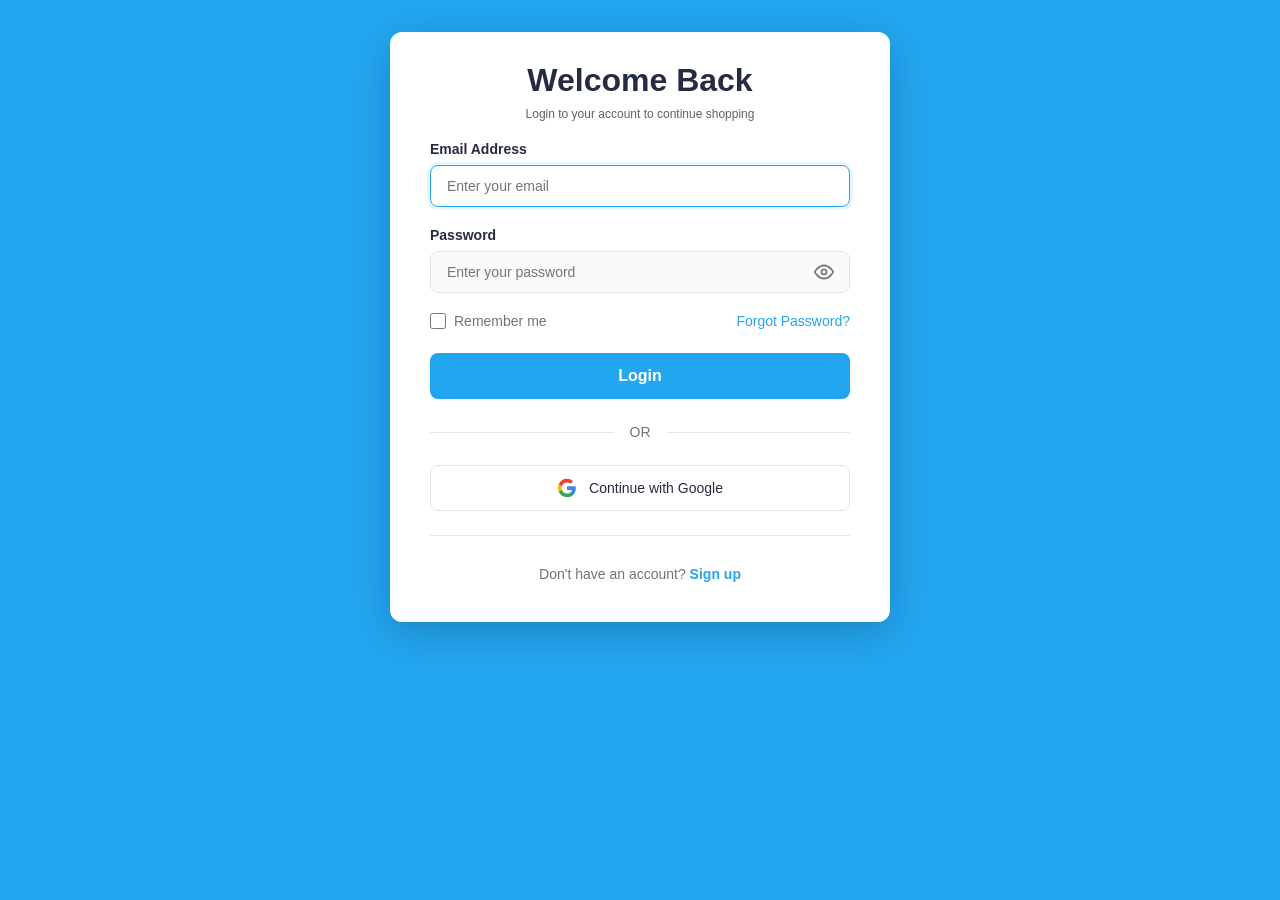
==== commit 570c0509: "Corrected authentication functionality" ====
--- a/products.html
+++ b/products.html
@@ -464,7 +464,7 @@
                 <div class="footer-col subscribe-col">
                     <h5>Get In Touch</h5>
                     <form class="subscribe-form">
-                        <input type="email" placeholder="Your Email">
+                        <input name="subscribe" type="email" placeholder="Your Email">
                         <button type="submit">Subscribe</button>
                     </form>
                     <p class="subscribe-note">Subscribe to our newsletter for the latest updates and offers.</p>
